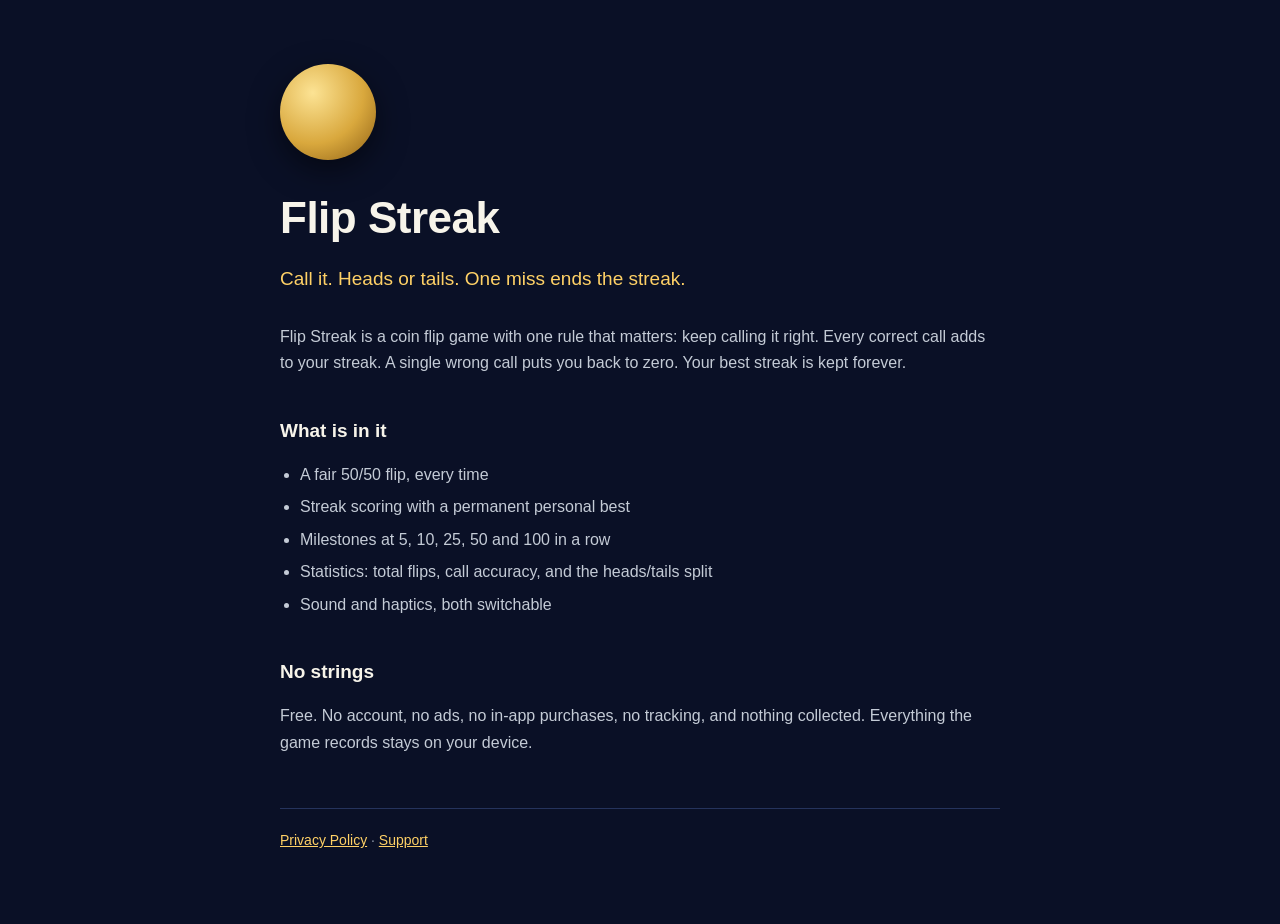
==== index.html @ 7cd5f925 "Flip Streak site: home, privacy policy, support" ====
<!doctype html>
<html lang="en">
<head>
<meta charset="utf-8">
<meta name="viewport" content="width=device-width, initial-scale=1">
<title>Flip Streak</title>
<meta name="description" content="Call it. Heads or tails. One miss ends the streak. A clean, free coin flip game for iPhone and iPad.">
<style>
  :root { color-scheme: dark; }
  body { margin:0; background:#0A1026; color:#F7F4EA;
    font:16px/1.65 -apple-system, BlinkMacSystemFont, "Segoe UI", Roboto, Helvetica, Arial, sans-serif; }
  .wrap { max-width:720px; margin:0 auto; padding:64px 22px 72px; }
  h1 { font-size:44px; margin:0 0 8px; letter-spacing:-0.5px; }
  .tag { color:#FFD166; font-size:19px; margin:0 0 30px; }
  h2 { font-size:19px; margin:38px 0 10px; }
  p, li { color:#C4CBD6; }
  ul { padding-left:20px; }
  li { margin:6px 0; }
  a { color:#FFD166; }
  .coin { width:96px; height:96px; border-radius:50%; margin-bottom:22px;
    background:radial-gradient(circle at 34% 30%, #FCE394, #D9A83D 55%, #8C5E14);
    box-shadow:0 10px 30px rgba(0,0,0,.5); }
  footer { margin-top:52px; padding-top:20px; border-top:1px solid #25335C; color:#8F98A8; font-size:14px; }
</style>
</head>
<body>
<div class="wrap">
  <div class="coin"></div>
  <h1>Flip Streak</h1>
  <p class="tag">Call it. Heads or tails. One miss ends the streak.</p>

  <p>Flip Streak is a coin flip game with one rule that matters: keep calling it right.
  Every correct call adds to your streak. A single wrong call puts you back to zero.
  Your best streak is kept forever.</p>

  <h2>What is in it</h2>
  <ul>
    <li>A fair 50/50 flip, every time</li>
    <li>Streak scoring with a permanent personal best</li>
    <li>Milestones at 5, 10, 25, 50 and 100 in a row</li>
    <li>Statistics: total flips, call accuracy, and the heads/tails split</li>
    <li>Sound and haptics, both switchable</li>
  </ul>

  <h2>No strings</h2>
  <p>Free. No account, no ads, no in-app purchases, no tracking, and nothing collected.
  Everything the game records stays on your device.</p>

  <footer>
    <a href="privacy.html">Privacy Policy</a> &middot; <a href="support.html">Support</a>
  </footer>
</div>
</body>
</html>
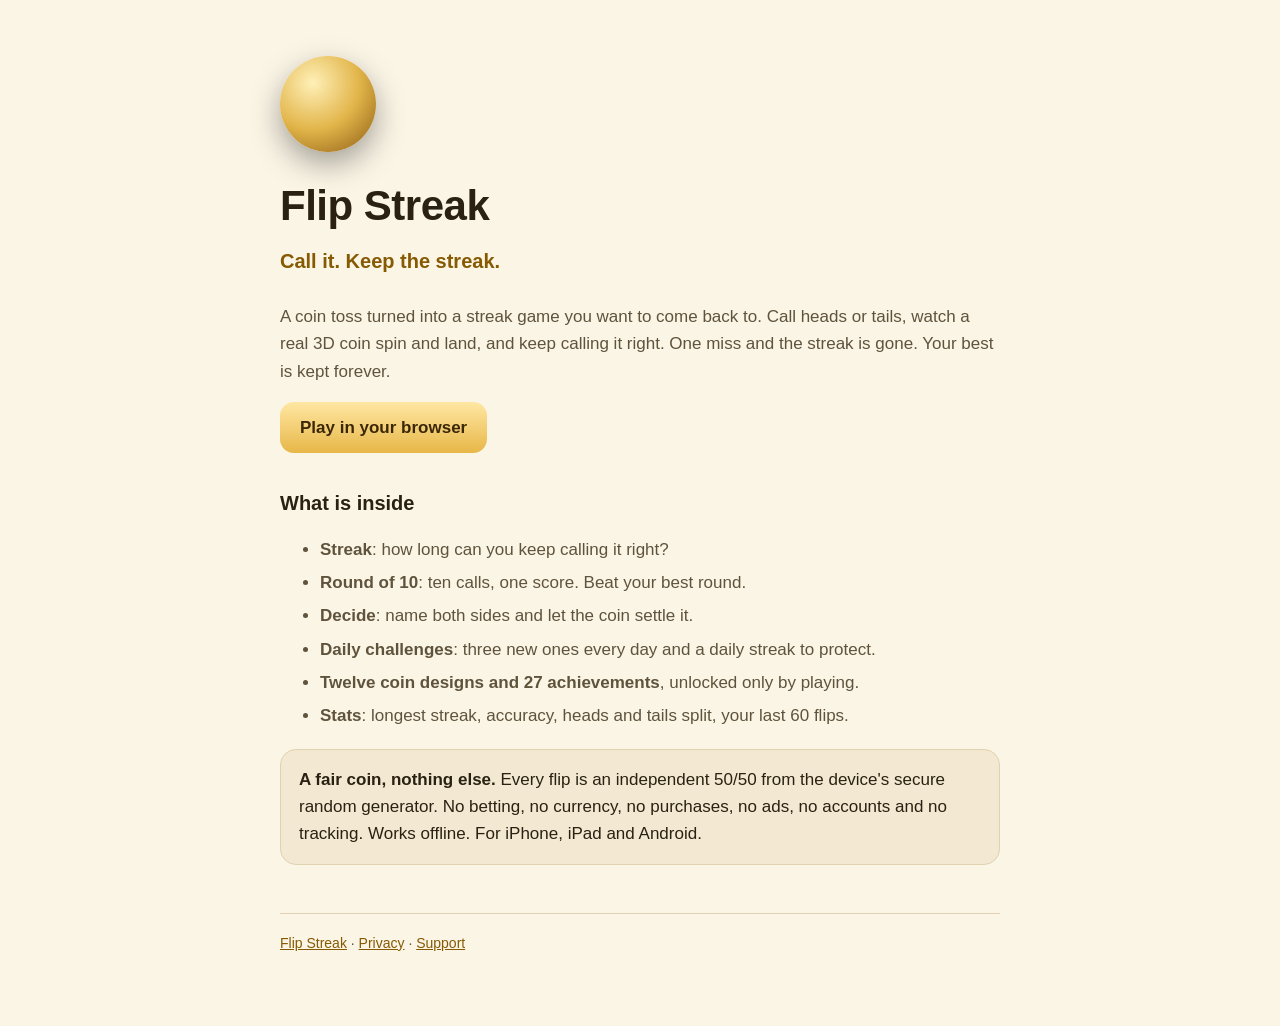
==== commit 5d111bfd: "Flip Streak 1.0.0 build 2: new site, privacy and support, playable web build, update demo (build 1 d" ====
--- a/index.html
+++ b/index.html
@@ -3,52 +3,38 @@
 <head>
 <meta charset="utf-8">
 <meta name="viewport" content="width=device-width, initial-scale=1">
-<title>Flip Streak</title>
-<meta name="description" content="Call it. Heads or tails. One miss ends the streak. A clean, free coin flip game for iPhone and iPad.">
+<title>Flip Streak: Heads or Tails</title>
+<meta name="description" content="Call heads or tails, build streaks, beat daily challenges and collect coin designs. A fair coin. Free, offline, no ads.">
+<meta name="color-scheme" content="dark light">
 <style>
-  :root { color-scheme: dark; }
-  body { margin:0; background:#0A1026; color:#F7F4EA;
-    font:16px/1.65 -apple-system, BlinkMacSystemFont, "Segoe UI", Roboto, Helvetica, Arial, sans-serif; }
-  .wrap { max-width:720px; margin:0 auto; padding:64px 22px 72px; }
-  h1 { font-size:44px; margin:0 0 8px; letter-spacing:-0.5px; }
-  .tag { color:#FFD166; font-size:19px; margin:0 0 30px; }
-  h2 { font-size:19px; margin:38px 0 10px; }
-  p, li { color:#C4CBD6; }
-  ul { padding-left:20px; }
-  li { margin:6px 0; }
-  a { color:#FFD166; }
-  .coin { width:96px; height:96px; border-radius:50%; margin-bottom:22px;
-    background:radial-gradient(circle at 34% 30%, #FCE394, #D9A83D 55%, #8C5E14);
-    box-shadow:0 10px 30px rgba(0,0,0,.5); }
-  footer { margin-top:52px; padding-top:20px; border-top:1px solid #25335C; color:#8F98A8; font-size:14px; }
+  :root { --bg:#0b1122; --card:#141c33; --line:#26314f; --t:#f5f0e2; --m:#b3bacb; --a:#f2c75c; }
+  @media (prefers-color-scheme: light) { :root { --bg:#fbf5e6; --card:#f3e9d2; --line:#e0d2b0; --t:#2a2112; --m:#5f533c; --a:#855a02; } }
+  body { margin:0; background:var(--bg); color:var(--t); font:17px/1.6 ui-rounded, -apple-system, "Segoe UI", Roboto, sans-serif; }
+  .wrap { max-width:720px; margin:0 auto; padding:56px 20px 72px; }
+  h1 { font-size:42px; margin:0 0 6px; letter-spacing:-.5px; } h2 { font-size:20px; margin:34px 0 8px; }
+  p, li, dd { color:var(--m); } a { color:var(--a); } li { margin:6px 0; }
+  .tag { color:var(--a); font-size:20px; font-weight:700; margin:0 0 26px; }
+  .card { background:var(--card); border:1px solid var(--line); border-radius:16px; padding:16px 18px; margin:20px 0; }
+  .coin { width:96px; height:96px; border-radius:50%; margin-bottom:20px; background:radial-gradient(circle at 34% 28%, #fff0b8, #e2b54a 50%, #8a5a12); box-shadow:0 12px 30px rgba(0,0,0,.35); }
+  .btn { display:inline-block; padding:12px 20px; border-radius:14px; background:linear-gradient(#ffe7a3,#e7b748); color:#3b2706; font-weight:800; text-decoration:none; }
+  dt { font-weight:700; margin-top:18px; } dd { margin:4px 0 0; }
+  footer { margin-top:48px; padding-top:18px; border-top:1px solid var(--line); color:var(--m); font-size:14px; }
 </style>
 </head>
-<body>
-<div class="wrap">
-  <div class="coin"></div>
-  <h1>Flip Streak</h1>
-  <p class="tag">Call it. Heads or tails. One miss ends the streak.</p>
-
-  <p>Flip Streak is a coin flip game with one rule that matters: keep calling it right.
-  Every correct call adds to your streak. A single wrong call puts you back to zero.
-  Your best streak is kept forever.</p>
-
-  <h2>What is in it</h2>
-  <ul>
-    <li>A fair 50/50 flip, every time</li>
-    <li>Streak scoring with a permanent personal best</li>
-    <li>Milestones at 5, 10, 25, 50 and 100 in a row</li>
-    <li>Statistics: total flips, call accuracy, and the heads/tails split</li>
-    <li>Sound and haptics, both switchable</li>
-  </ul>
-
-  <h2>No strings</h2>
-  <p>Free. No account, no ads, no in-app purchases, no tracking, and nothing collected.
-  Everything the game records stays on your device.</p>
-
-  <footer>
-    <a href="privacy.html">Privacy Policy</a> &middot; <a href="support.html">Support</a>
-  </footer>
-</div>
-</body>
-</html>
+<body><div class="wrap">
+<div class="coin" aria-hidden="true"></div>
+<h1>Flip Streak</h1>
+<p class="tag">Call it. Keep the streak.</p>
+<p>A coin toss turned into a streak game you want to come back to. Call heads or tails, watch a real 3D coin spin and land, and keep calling it right. One miss and the streak is gone. Your best is kept forever.</p>
+<p><a class="btn" href="play/">Play in your browser</a></p>
+<h2>What is inside</h2>
+<ul>
+<li><strong>Streak</strong>: how long can you keep calling it right?</li>
+<li><strong>Round of 10</strong>: ten calls, one score. Beat your best round.</li>
+<li><strong>Decide</strong>: name both sides and let the coin settle it.</li>
+<li><strong>Daily challenges</strong>: three new ones every day and a daily streak to protect.</li>
+<li><strong>Twelve coin designs and 27 achievements</strong>, unlocked only by playing.</li>
+<li><strong>Stats</strong>: longest streak, accuracy, heads and tails split, your last 60 flips.</li>
+</ul>
+<div class="card"><strong>A fair coin, nothing else.</strong> Every flip is an independent 50/50 from the device's secure random generator. No betting, no currency, no purchases, no ads, no accounts and no tracking. Works offline. For iPhone, iPad and Android.</div>
+<footer><a href="index.html">Flip Streak</a> &middot; <a href="privacy.html">Privacy</a> &middot; <a href="support.html">Support</a></footer></div></body></html>
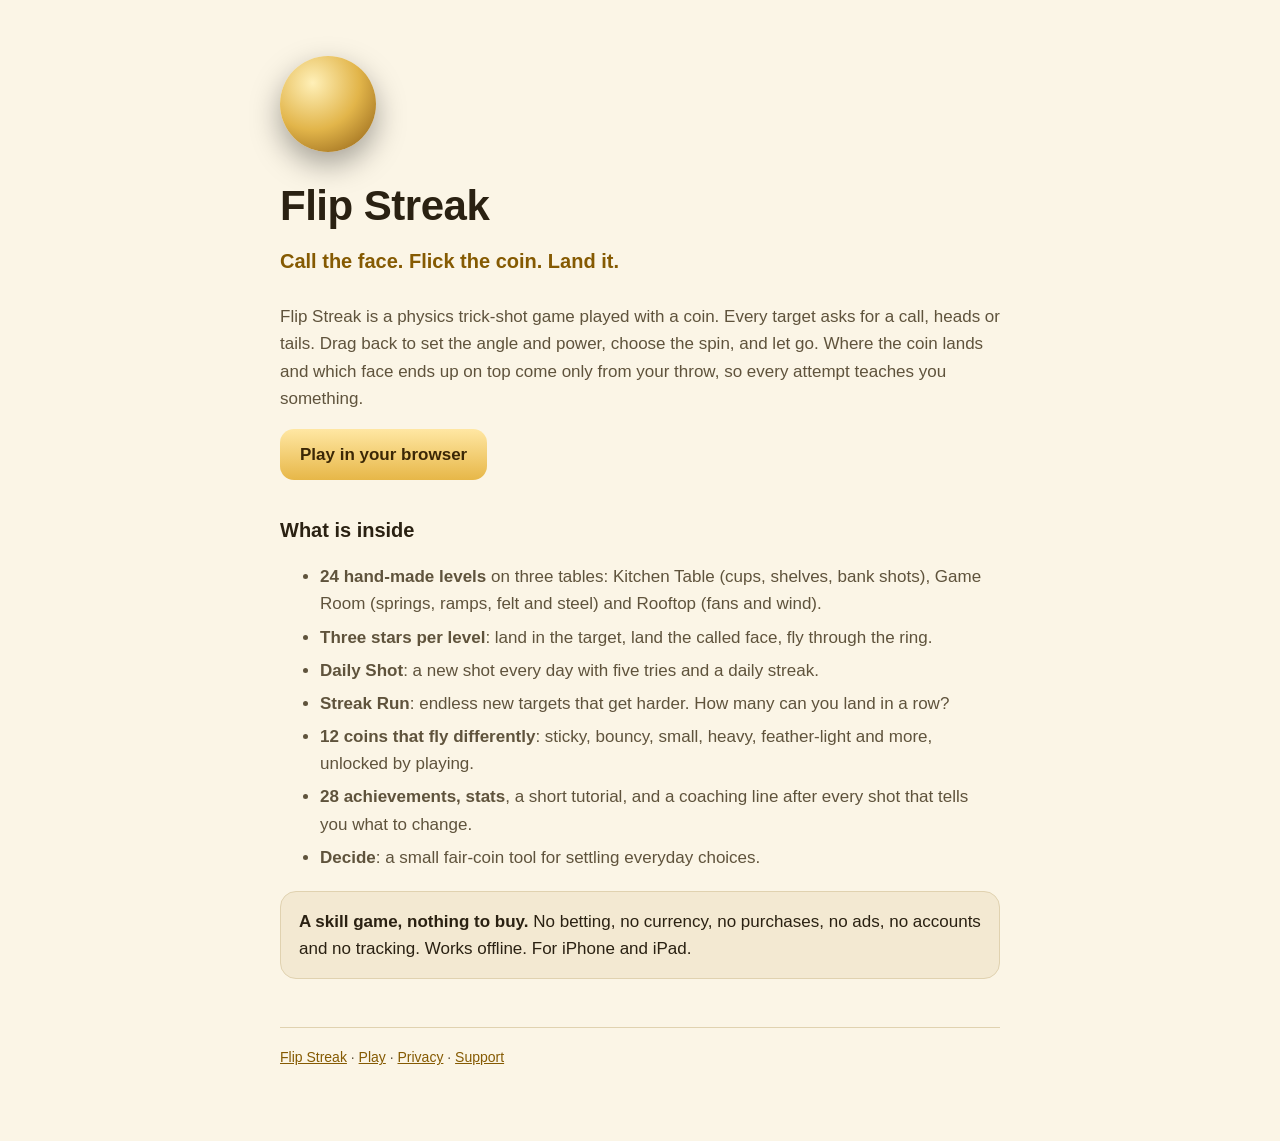
==== commit 8380bb15: "Flip Streak trick-shot game: new site, privacy and support, web build, build 4 simulator recording C" ====
--- a/index.html
+++ b/index.html
@@ -3,8 +3,8 @@
 <head>
 <meta charset="utf-8">
 <meta name="viewport" content="width=device-width, initial-scale=1">
-<title>Flip Streak: Heads or Tails</title>
-<meta name="description" content="Call heads or tails, build streaks, beat daily challenges and collect coin designs. A fair coin. Free, offline, no ads.">
+<title>Flip Streak: Coin Trick Shots</title>
+<meta name="description" content="Call heads or tails, then flick the coin with the right angle, power and spin to land it. A physics trick-shot game: 24 levels, Daily Shot, Streak Run and 12 coins. Free, offline, no ads.">
 <meta name="color-scheme" content="dark light">
 <style>
   :root { --bg:#0b1122; --card:#141c33; --line:#26314f; --t:#f5f0e2; --m:#b3bacb; --a:#f2c75c; }
@@ -24,17 +24,18 @@
 <body><div class="wrap">
 <div class="coin" aria-hidden="true"></div>
 <h1>Flip Streak</h1>
-<p class="tag">Call it. Keep the streak.</p>
-<p>A coin toss turned into a streak game you want to come back to. Call heads or tails, watch a real 3D coin spin and land, and keep calling it right. One miss and the streak is gone. Your best is kept forever.</p>
+<p class="tag">Call the face. Flick the coin. Land it.</p>
+<p>Flip Streak is a physics trick-shot game played with a coin. Every target asks for a call, heads or tails. Drag back to set the angle and power, choose the spin, and let go. Where the coin lands and which face ends up on top come only from your throw, so every attempt teaches you something.</p>
 <p><a class="btn" href="play/">Play in your browser</a></p>
 <h2>What is inside</h2>
 <ul>
-<li><strong>Streak</strong>: how long can you keep calling it right?</li>
-<li><strong>Round of 10</strong>: ten calls, one score. Beat your best round.</li>
-<li><strong>Decide</strong>: name both sides and let the coin settle it.</li>
-<li><strong>Daily challenges</strong>: three new ones every day and a daily streak to protect.</li>
-<li><strong>Twelve coin designs and 27 achievements</strong>, unlocked only by playing.</li>
-<li><strong>Stats</strong>: longest streak, accuracy, heads and tails split, your last 60 flips.</li>
+<li><strong>24 hand-made levels</strong> on three tables: Kitchen Table (cups, shelves, bank shots), Game Room (springs, ramps, felt and steel) and Rooftop (fans and wind).</li>
+<li><strong>Three stars per level</strong>: land in the target, land the called face, fly through the ring.</li>
+<li><strong>Daily Shot</strong>: a new shot every day with five tries and a daily streak.</li>
+<li><strong>Streak Run</strong>: endless new targets that get harder. How many can you land in a row?</li>
+<li><strong>12 coins that fly differently</strong>: sticky, bouncy, small, heavy, feather-light and more, unlocked by playing.</li>
+<li><strong>28 achievements, stats</strong>, a short tutorial, and a coaching line after every shot that tells you what to change.</li>
+<li><strong>Decide</strong>: a small fair-coin tool for settling everyday choices.</li>
 </ul>
-<div class="card"><strong>A fair coin, nothing else.</strong> Every flip is an independent 50/50 from the device's secure random generator. No betting, no currency, no purchases, no ads, no accounts and no tracking. Works offline. For iPhone, iPad and Android.</div>
-<footer><a href="index.html">Flip Streak</a> &middot; <a href="privacy.html">Privacy</a> &middot; <a href="support.html">Support</a></footer></div></body></html>
+<div class="card"><strong>A skill game, nothing to buy.</strong> No betting, no currency, no purchases, no ads, no accounts and no tracking. Works offline. For iPhone and iPad.</div>
+<footer><a href="index.html">Flip Streak</a> &middot; <a href="play/">Play</a> &middot; <a href="privacy.html">Privacy</a> &middot; <a href="support.html">Support</a></footer></div></body></html>
